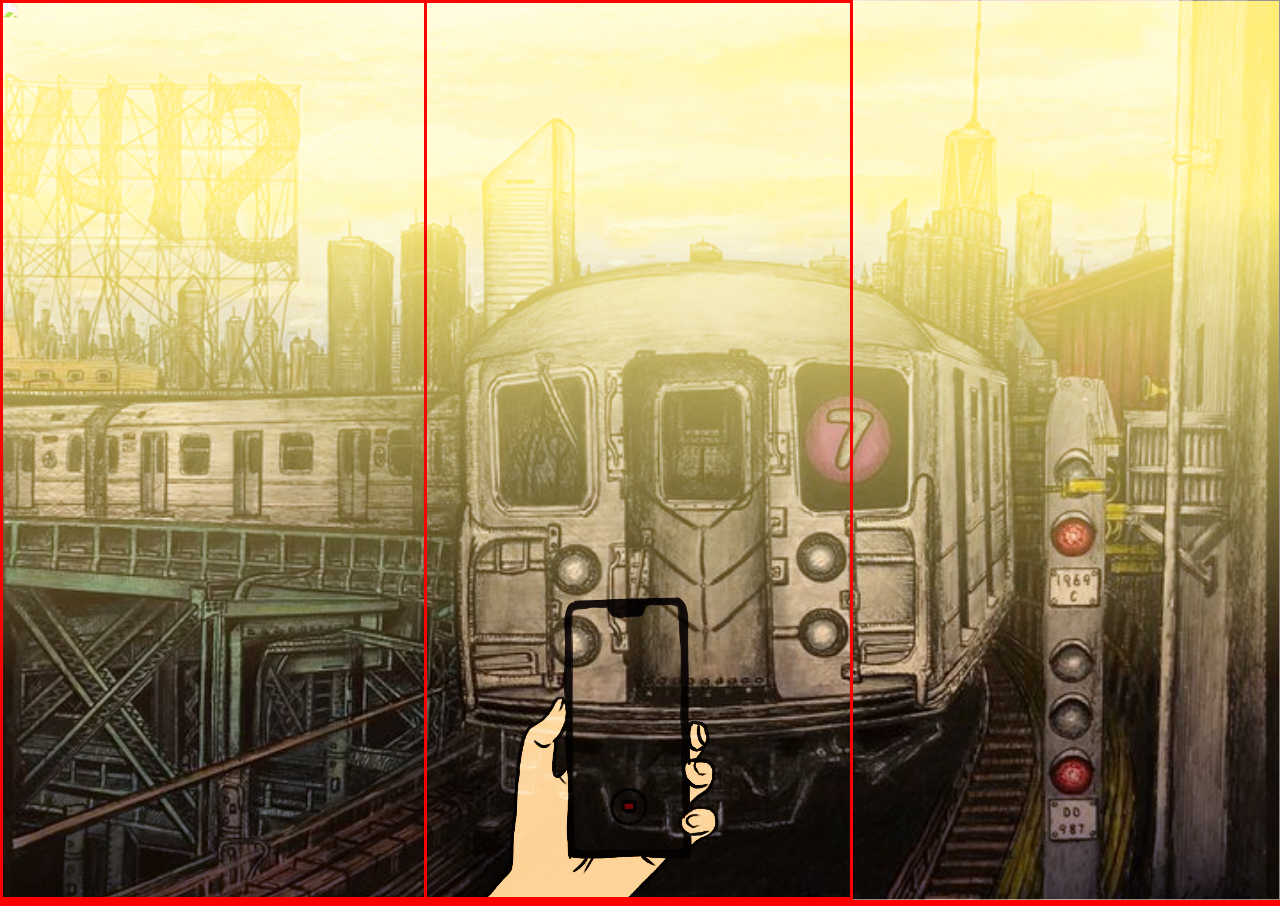
==== index.html @ 6242d72c "POOSH" ====
<!DOCTYPE html>
<html lang="en">

<head>
    <meta charset="UTF-8">
    <meta http-equiv="X-UA-Compatible" content="IE=edge">
    <meta name="viewport" content="width=device-width, initial-scale=1.0">
    <title>Park Drawing New</title>

    <link rel="stylesheet" href="interface.css">
    <link rel="stylesheet" href="weather.css">

    <style>
        .box {
            border: red 3px solid;
            box-sizing: border-box;

        }

        #areaBoxes {
            position: absolute;
            width: 100%;
            height: 100%;
            z-index: 500;
        }

        #box1 {
            top: 0;
            left: 0;
            width: calc(33.33vw);
            height: 100%;
        }

        #box2 {
            position: absolute;
            top: 0;
            left: 0;
            width: calc(66.66vw);
            height: 100%;
        }
    </style>
</head>

<body>

    <div id="container">

      <div class="weatherLayer" id="cleanAir"></div>

        <img class="backG" src="media/interface/interface.png"></img>
        <div id="areaBoxes">
            <div id="box1" class="box"></div>
            <div id="box2" class="box"></div>
            <div id="box3" class="box"></div>
        </div>

        <img class="mainImage" id="phone" src="media/interface/phone.png" alt="">



        <audio id="natureSound" src="media/sound/natureSound.m4a" loop></audio>


        <audio id="shutter" src="media/sound/shutter.m4a"></audio>

        <audio id="natureSound" src="media/sound/natureSound.m4a" loop></audio>

        <audio id="shutter" src="media/sound/shutter.m4a"></audio>

        <div id="trainLayer">
            <div id="color-layer1" class="dirtyAir"></div>
            <audio id="subwayNoise" src="media/sound/Subway.m4a" autoplay></audio>
            <img id="subway" src="media/subwayDrawing.jpeg" alt="">

        </div>

        <div class="introBtn" id="btn1Container">
            <a href="iceCream.html">
                <img id="btn1" src="media/placeholder.png" alt="">
            </a>
        </div>

        <div class="introBtn" id="btn2Container">
            <a href="jazz.html">
                <img id="btn2" src="media/placeholder.png" alt="">
            </a>
        </div>

        <div class="introBtn" id="btn3Container">
            <a href="pigeon.html">
                <img id="btn3" src="media/placeholder.png" alt="">
            </a>
        </div>

    </div>



    <script src="interface.js"></script>


</body>


</html>
---- interface.css ----
body {
  margin: 0;
  padding: 0;
}

#container {
  width: 100%;
  height: 100vh; /* viewport height */
  background-size: cover;
  background-position: center;
}

.backG, canvas {
  width: 100vw;
  height: 100vh;
  object-fit: cover;
  position: fixed;
  left: 0;
  right: 0;
  top: 0;
  bottom: 0;
  z-index: 1;
  object-fit: cover;
}
#trainLayer{
  z-index:400;
}
  .mainImage{
      top: 0;
      width: auto;
      height: 100%;
      opacity: 1;
      object-fit: cover;
      position: absolute;
  }



  .mainImageContainer{
      width: 100%;
      height: 100%;
      display: flex;
      justify-content: center;
      align-items: center;
  }

#color-layer1 {
    top: 0;
    left: 0;
    position: fixed;
    width: 100%;
    height: 100%;
    opacity: 1;
    object-fit: cover;
    transition: opacity 3s;
}

.dirtyAir {
    background: rgb(72, 74, 103);
    background: linear-gradient(0deg, rgba(72, 74, 103, 1) 0%, rgba(255, 245, 179, 1) 78%);
}


#subway {
    left: 0;
    top: 0;
    width: 100%;
    height: 100%;
    object-fit: cover;
    position: absolute;
    z-index: 1000;
    mix-blend-mode: overlay;
    opacity: 1;
    transition: opacity 3s;
}


audio {
    position: absolute;
    z-index: 5;
}

#touchLayer {
    position: absolute;
    width: 500px;
    height: 400px;
    border: 3px solid yellow;
}

#photos {
    position: fixed;
    border: 2px solid red;
    position: relative;


    width: 50px;
    height: 50px;
}

.clickable {
    position: absolute;
    width: 20px;
    height: 20px;
    background-color: red;
    opacity: 0.5;
    cursor: pointer;
}

#clickable-1 {
    position: fixed;
    top: 600px;
    width: 200px;
    height: 380px;
    left: 60px;
}

.interactionPannel {
    top: 50%;
    left: 60%;
    position: absolute;
    width: 180px;
    height: 250px;
    background-color: rgba(255, 255, 255, 0.6);
    border-radius: 10px;
    display: flex;
    flex-direction: column;
    justify-content: space-between;

    font-family: Cambria, Cochin, Georgia, Times, 'Times New Roman', serif;

    opacity: 0;
    transition: opacity 3s;

}


a:visited {
    color: #19376D;
}

a {
    color: #19376D;
}

.buttons {
    margin: 10px;
    width: 140px;
    height: 35px;
    padding: 10px;
    background-color: #acb1d6c3;
    border: 2px solid slategrey;
    border-radius: 10px;
}

.hidden {
    display: none;
}

#bigContainer {
    width: 100%;
    overflow: hidden;
    margin: 0;
    height: 100vh;
    aspect-ratio: 16/9;
    justify-content: center;
    object-fit: cover;
}

#slide {
    border: 1px red solid;
    position: relative;
    left: 0;
    top: 0;
    transition: transform 0.5s;

    width: auto;
    height: 100%;
    opacity: 1;
    object-fit: cover;
}

.slide:hover {
    transform: translateX(0);
    transition: transform 0.5s;
}

#phone {
    left: -20%;
    transition: transform 5s;
    z-index: 20;
}

.introBtn {
    position: absolute;

}

#btn1,
#btn2,
#btn3 {
    box-shadow: rgba(0, 0, 0, 0.24) 0px 3px 8px;
    border-radius: 1000px;
    border: 2px solid rgb(63, 70, 81);
    width: 15%;
    transform: scale(1);
    transition: border-color 0.5s ease-in-out, box-shadow 0.5s ease-in-out, transform 0.5s ease-in-out, opacity 0.5s ease-in-out;
    opacity: 0;
}

#btn1:hover,
#btn2:hover,
#btn3:hover {
    box-shadow: rgba(0, 0, 0, 0.482) 0px 3px 8px;
    border-radius: 1000px;
    border: 2px solid black;

    transform: scale(1.3);
    transition: border-color 0.5s ease-in-out, box-shadow 0.5s ease-in-out, transform 0.5s ease-in-out;
}


#btn1Container {
    top: 50%;
    left: 20%;
}

#btn2Container {
    top: 50%;
    left: 50%;
}

#btn3Container {
    top: 70%;
    left: 90%;
  }
---- weather.css ----
/* for an average day */
#cleanAir {
    background: rgb(236, 238, 174);
    background: radial-gradient(circle, rgba(236, 238, 174, 1) 0%, rgba(132, 216, 236, 1) 100%);
}

/* for a sunny day */
.weather1{
  background: rgb(238,174,202);
background: radial-gradient(circle, rgba(238,174,202,1) 0%, rgba(230,209,175,1) 38%, rgba(148,187,233,1) 100%);
}
/* for a cloudy day */

/* for a rainy day */

/* Ashely, please complete the gradient designs for each category above */

.weatherLayer{
    top: 0;
    left: 0;
    position: fixed;
    width: 100%;
    height: 100%;
    opacity: 1;
    object-fit: cover;
}
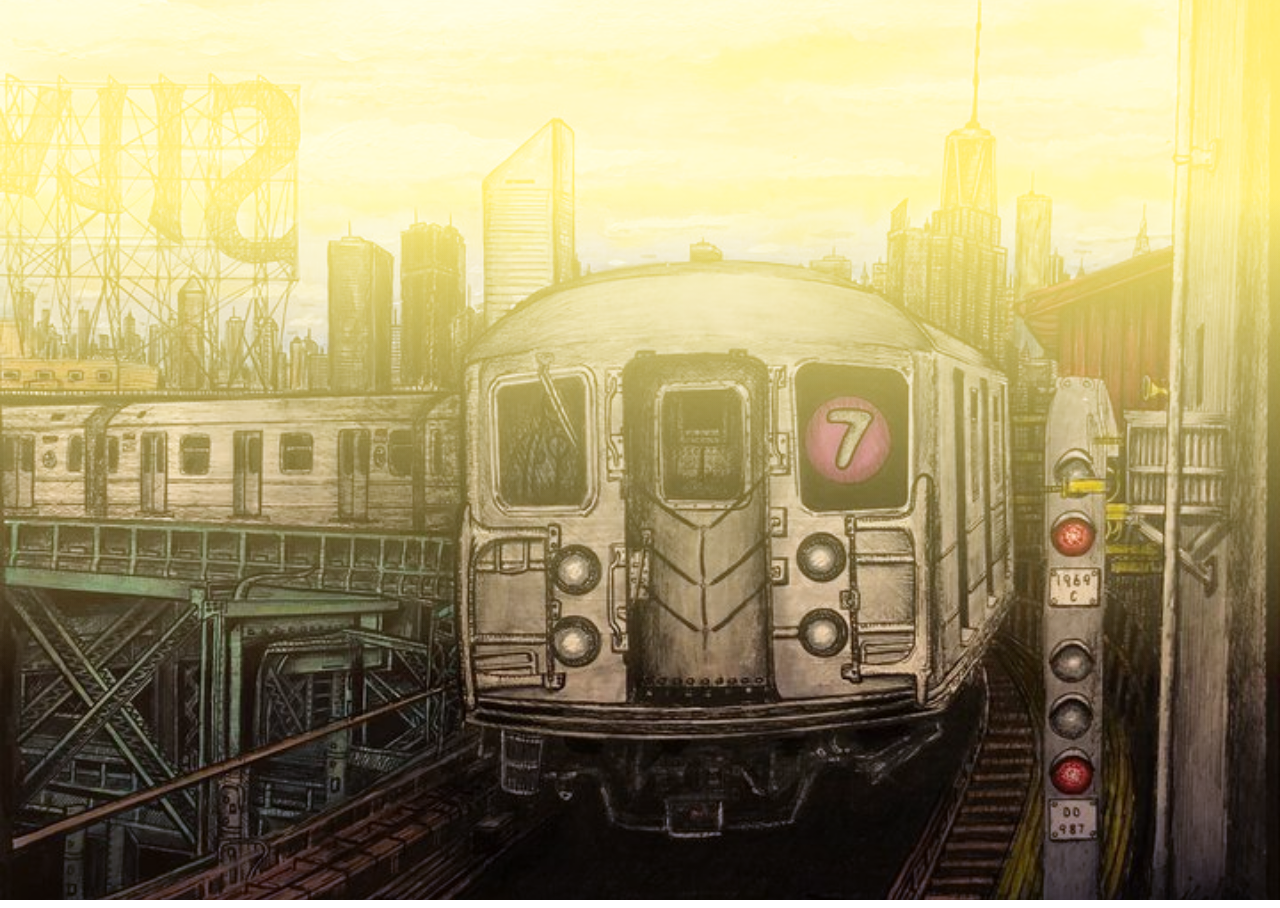
==== commit 17503e4d: "new" ====
--- a/index.html
+++ b/index.html
@@ -7,36 +7,170 @@
     <meta name="viewport" content="width=device-width, initial-scale=1.0">
     <title>Park Drawing New</title>
 
-    <link rel="stylesheet" href="interface.css">
+    <!-- <link rel="stylesheet" href="interface.css"> -->
     <link rel="stylesheet" href="weather.css">
 
     <style>
         .box {
-            border: red 3px solid;
+            border: blue 3px solid;
             box-sizing: border-box;
 
         }
 
+        #box1 {
+            top: 0;
+            left: 0;
+            width: calc(33.33vw);
+            height: 100%;
+        }
+
+        #box2 {
+            position: absolute;
+            top: 0;
+            left: 0;
+            width: calc(66.66vw);
+            height: 100%;
+        }
+
         #areaBoxes {
             position: absolute;
+            top: 0;
+            left: 0;
+            z-index: 5;
+        }
+
+        #container {
+            position: absolute;
+            z-index: 1;
             width: 100%;
             height: 100%;
-            z-index: 500;
-        }
-
-        #box1 {
-            top: 0;
-            left: 0;
-            width: calc(33.33vw);
-            height: 100%;
-        }
-
-        #box2 {
-            position: absolute;
-            top: 0;
-            left: 0;
-            width: calc(66.66vw);
-            height: 100%;
+            /* viewport height */
+            background-size: cover;
+            background-position: center;
+        }
+
+        .backG {
+            width: 100vw;
+            height: 100vh;
+            object-fit: cover;
+            position: fixed;
+            left: 0;
+            right: 0;
+            top: 0;
+            bottom: 0;
+            z-index: 1;
+            object-fit: cover;
+        }
+
+
+        .introBtn {
+            position: absolute;
+            z-index: 15;
+            display: none;
+        }
+
+        #btn1,
+        #btn2,
+        #btn3 {
+            box-shadow: rgba(0, 0, 0, 0.24) 0px 3px 8px;
+            border-radius: 1000px;
+            border: 2px solid rgb(63, 70, 81);
+            width: 100%;
+            transform: scale(1);
+            transition: border-color 0.5s ease-in-out, box-shadow 0.5s ease-in-out, transform 0.5s ease-in-out, opacity 0.5s ease-in-out;
+            opacity: 0;
+        }
+
+        #btn1:hover,
+        #btn2:hover,
+        #btn3:hover {
+            box-shadow: rgba(0, 0, 0, 0.482) 0px 3px 8px;
+            border-radius: 1000px;
+            border: 2px solid black;
+            opacity: 1;
+            transform: scale(1.2);
+            transition: border-color 0.5s ease-in-out, box-shadow 0.5s ease-in-out, transform 0.5s ease-in-out;
+        }
+
+
+        #btn1Container {
+
+            width: 250px;
+            height: 250px;
+            top: 70%;
+            left: 3%;
+
+        }
+
+        #btn2Container {
+
+            width: 250px;
+            height: 250px;
+            top: 50%;
+            left: 40%;
+        }
+
+        #btn3Container {
+
+            width: 200px;
+            height: 200px;
+            top: 60%;
+            left: 87%;
+        }
+
+        .mainImage {
+            top: 0;
+            width: auto;
+            height: 100%;
+            opacity: 1;
+            object-fit: cover;
+            position: absolute;
+        }
+
+        #phone {
+            left: -20%;
+            transition: transform 5s;
+            z-index: 12;
+            opacity: 0;
+            transition: transform 3s opacity 3s;
+        }
+
+        #color-layer1 {
+            top: 0;
+            left: 0;
+            position: fixed;
+            width: 100%;
+            height: 100%;
+            opacity: 1;
+            object-fit: cover;
+            transition: opacity 3s;
+        }
+
+        .dirtyAir {
+            background: rgb(72, 74, 103);
+            background: linear-gradient(0deg, rgba(72, 74, 103, 1) 0%, rgba(255, 245, 179, 1) 78%);
+        }
+
+
+        #subway {
+
+            width: 100%;
+            height: 100%;
+            object-fit: cover;
+            position: absolute;
+            mix-blend-mode: overlay;
+            opacity: 1;
+            transition: opacity 3s;
+
+        }
+
+        #trainLayer {
+            top: 0;
+            left: 0;
+            width: 100vw;
+            height: 100vh;
+            position: absolute;
+            z-index: 11;
         }
     </style>
 </head>
@@ -45,61 +179,167 @@
 
     <div id="container">
 
-      <div class="weatherLayer" id="cleanAir"></div>
+        <div class="weatherLayer cleanAir"></div>
 
         <img class="backG" src="media/interface/interface.png"></img>
-        <div id="areaBoxes">
-            <div id="box1" class="box"></div>
-            <div id="box2" class="box"></div>
-            <div id="box3" class="box"></div>
-        </div>
 
         <img class="mainImage" id="phone" src="media/interface/phone.png" alt="">
-
-
-
-        <audio id="natureSound" src="media/sound/natureSound.m4a" loop></audio>
-
-
-        <audio id="shutter" src="media/sound/shutter.m4a"></audio>
-
-        <audio id="natureSound" src="media/sound/natureSound.m4a" loop></audio>
-
-        <audio id="shutter" src="media/sound/shutter.m4a"></audio>
-
-        <div id="trainLayer">
-            <div id="color-layer1" class="dirtyAir"></div>
-            <audio id="subwayNoise" src="media/sound/Subway.m4a" autoplay></audio>
-            <img id="subway" src="media/subwayDrawing.jpeg" alt="">
-
-        </div>
-
-        <div class="introBtn" id="btn1Container">
-            <a href="iceCream.html">
-                <img id="btn1" src="media/placeholder.png" alt="">
-            </a>
-        </div>
-
-        <div class="introBtn" id="btn2Container">
-            <a href="jazz.html">
-                <img id="btn2" src="media/placeholder.png" alt="">
-            </a>
-        </div>
-
-        <div class="introBtn" id="btn3Container">
-            <a href="pigeon.html">
-                <img id="btn3" src="media/placeholder.png" alt="">
-            </a>
-        </div>
-
-    </div>
-
-
-
-    <script src="interface.js"></script>
+    </div>
+
+    <audio id="natureSound" src="media/sound/natureSound.m4a" loop></audio>
+
+    <audio id="shutter" src="media/sound/shutter.m4a"></audio>
+
+    <div id="trainLayer">
+        <div id="color-layer1" class="dirtyAir"></div>
+        <audio id="subwayNoise" src="media/sound/Subway.m4a" autoplay></audio>
+        <img id="subway" src="media/subwayDrawing.jpeg" alt="">
+
+    </div>
+
+    <div class="introBtn" id="btn1Container">
+        <a href="iceCream.html">
+            <img id="btn1" src="media/placeholder.png" alt="">
+        </a>
+    </div>
+
+    <div class="introBtn" id="btn2Container">
+        <a href="jazz.html">
+            <img id="btn2" src="media/placeholder.png" alt="">
+        </a>
+    </div>
+
+    <div class="introBtn" id="btn3Container">
+        <a href="pigeon.html">
+            <img id="btn3" src="media/placeholder.png" alt="">
+        </a>
+    </div>
+
+
+
+    <script>
+        let introBtns = document.querySelectorAll('.introBtn');
+
+        // for the moving phone
+        let movingPhone = document.querySelector('#phone');
+        let ranNum = Math.random() * window.innerWidth * .5;
+        let shutterSound = document.querySelector('#shutter')
+
+
+        setInterval(function () {
+            const left = parseInt(getComputedStyle(movingPhone).getPropertyValue('left'));
+            movingPhone.style.transform = 'translateX(' + ranNum + 'px)';
+
+            ranNum = Math.random() * window.innerWidth * .5;
+        }, 7000);
+
+
+        if (!localStorage.getItem('status')) {
+            let airLayer1 = document.querySelector('#color-layer1');
+            let airLayer2 = document.querySelector('#color-layer2');
+            let subwayPic = document.querySelector('#subway');
+            let subwayNoise = document.querySelector('#subwayNoise');
+            let interval;
+
+            let natureSound = document.querySelector('#natureSound');
+
+            //if the user interact with the page
+            subwayPic.addEventListener('pointerdown', function () {
+
+                setTimeout(function () {
+                    airLayer1.style.opacity = "0";
+                    subwayPic.style.opacity = "0";
+                }, 2000)
+
+                setTimeout(function () {
+
+                    airLayer1.style.display = 'none';
+                    subwayPic.style.display = 'none';
+                    subwayNoise.pause();
+                }, 5000);
+
+                interval = setInterval(function () {
+                    if (subwayNoise.volume > 0) {
+                        subwayNoise.volume = Math.max(0, subwayNoise.volume - 0.1);
+                        natureSound.volume = Math.max(1, subwayNoise.volume + 0.1);
+                        natureSound.play();
+
+                    } else {
+                        for (let i = 0; i < introBtns.length; i++) {
+                            introBtns[i].style.display = 'block';
+                        }
+                        clearInterval(interval);
+                        subwayNoise.pause();
+
+                        movingPhone.style.opacity = 1;
+                    }
+                }, 1000);
+
+                localStorage.setItem('status', 'visited');
+
+            })
+
+            //if the user did not interact with the page
+            setTimeout(function () {
+                if (subwayPic.style.display != 'none') {
+                    setTimeout(function () {
+                        airLayer1.style.opacity = "0";
+                        subwayPic.style.opacity = "0";
+                    }, 2000)
+
+                    setTimeout(function () {
+
+                        airLayer1.style.display = 'none';
+                        subwayPic.style.display = 'none';
+                        subwayNoise.pause();
+                    }, 5000);
+
+                    interval = setInterval(function () {
+                        if (subwayNoise.volume > 0) {
+                            subwayNoise.volume = Math.max(0, subwayNoise.volume - 0.1);
+                        } else {
+                            subwayNoise.pause();
+                            natureSound.play();
+                            clearInterval(interval);
+                            for (let i = 0; i < introBtns.length; i++) {
+                                introBtns[i].style.display = 'block';
+                            }
+
+                            movingPhone.style.opacity = 1;
+
+                        }
+                    }, 1000);
+
+                }
+
+                //localStorage.setItem('status', 'visited');
+            }, 24000);
+
+
+        } else {
+            document.querySelector('#trainLayer').style.display = 'none';
+            for (let i = 0; i < introBtns.length; i++) {
+                introBtns[i].style.display = 'block';
+            }
+
+            movingPhone.style.opacity = 1;
+
+            subwayNoise.pause();
+            natureSound.play();
+
+            movingPhone.addEventListener('pointerdown', function () {
+                console.log('clicked');
+                shutterSound.play();
+            })
+        }
+
+
+    </script>
+
+    <!-- <script src="interface.js"></script> -->
 
 
 </body>
 
 
-</html>
+</html>--- a/weather.css
+++ b/weather.css
@@ -1,5 +1,5 @@
 /* for an average day */
-#cleanAir {
+.cleanAir {
     background: rgb(236, 238, 174);
     background: radial-gradient(circle, rgba(236, 238, 174, 1) 0%, rgba(132, 216, 236, 1) 100%);
 }
